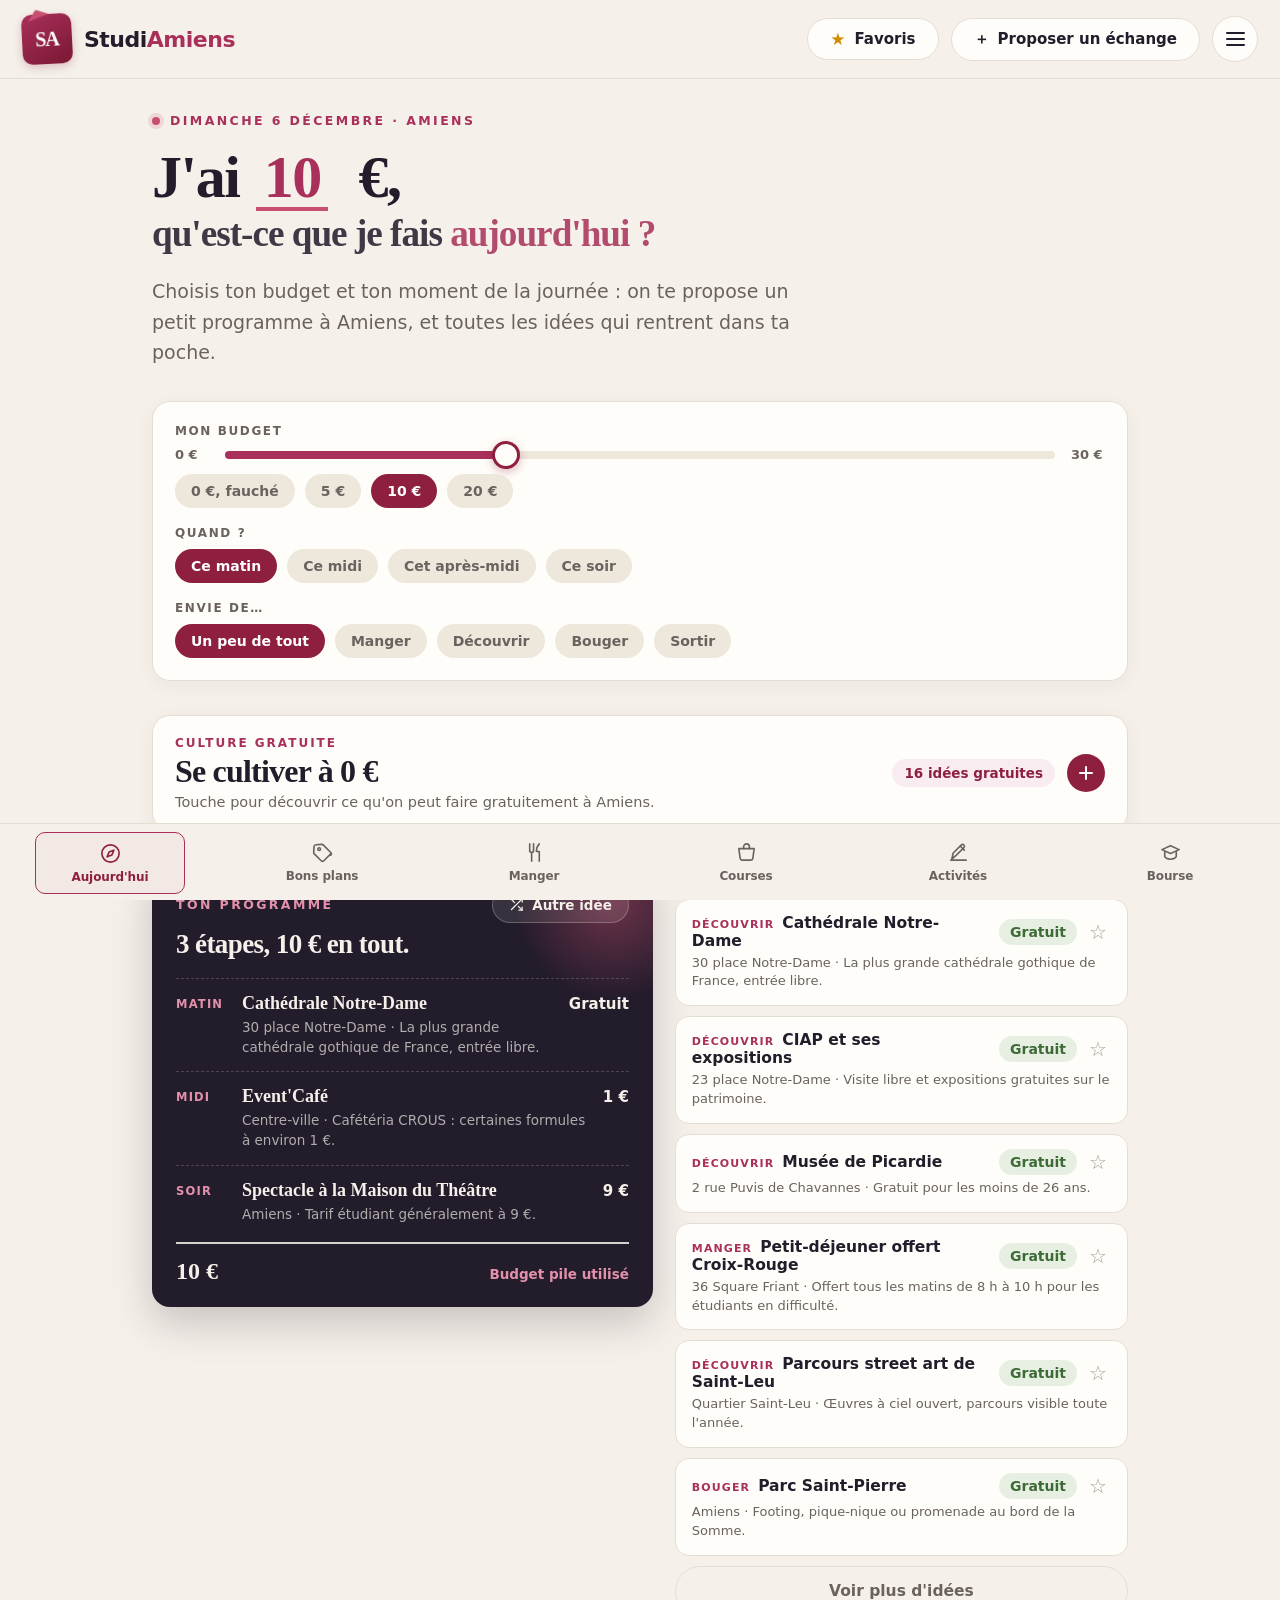
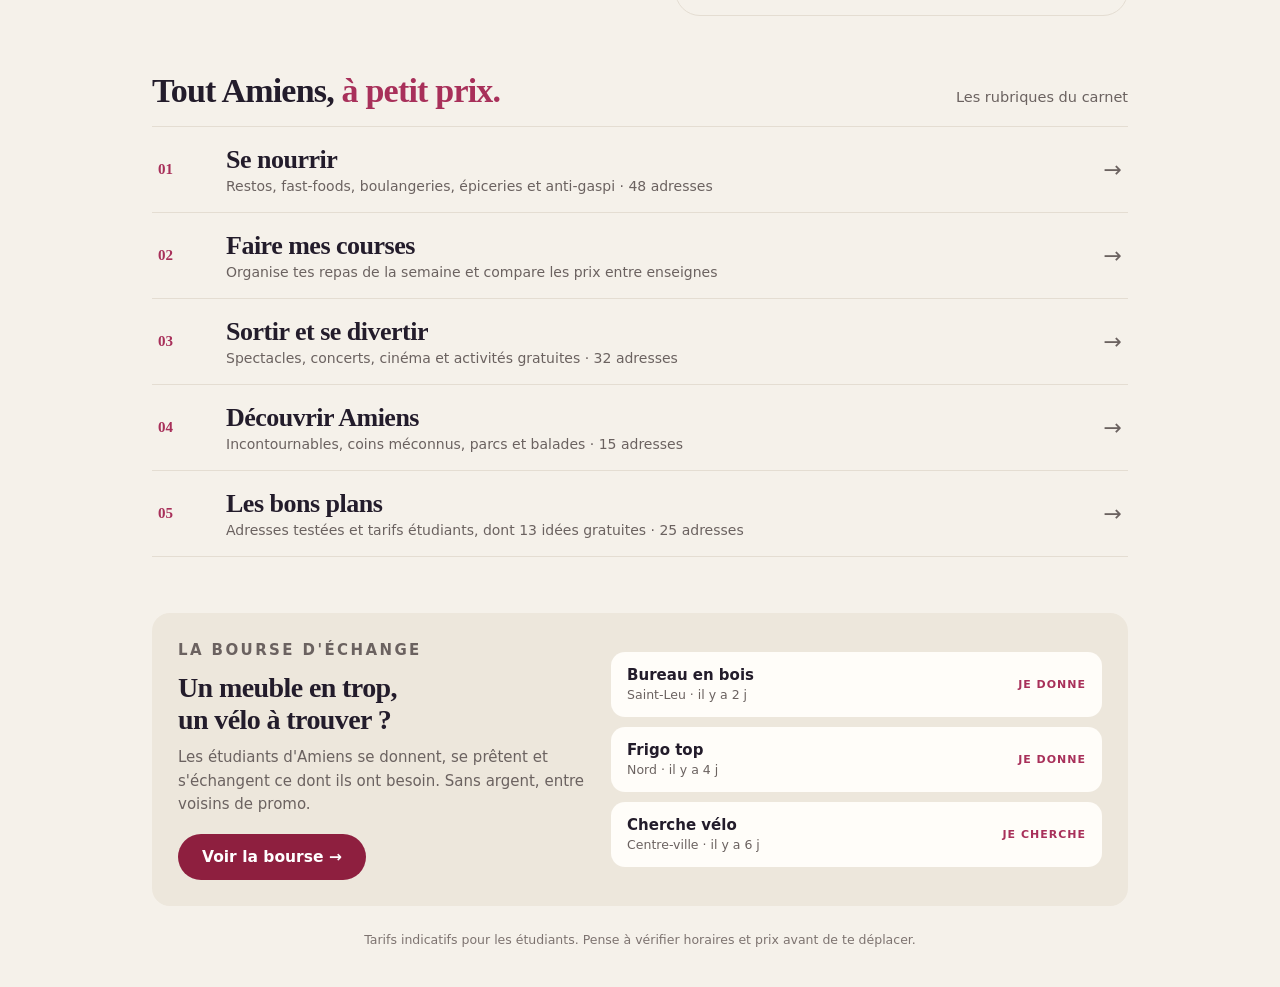
==== index.html @ d15bebd3 "Add files via upload" ====
<!DOCTYPE html>
<html lang="fr">
<head>
<meta charset="UTF-8">
<meta name="viewport" content="width=device-width, initial-scale=1.0, viewport-fit=cover">
<meta name="description" content="StudiAmiens : le carnet partagé des étudiants d'Amiens. Manger, sortir, se cultiver et faire ses courses à petit prix, avec une bourse d'échange entre étudiants.">
<meta name="theme-color" content="#F5F1EA">
<meta property="og:type" content="website">
<meta property="og:title" content="StudiAmiens — Bons plans étudiants à Amiens">
<meta property="og:description" content="Manger, sortir, se cultiver et faire ses courses à petit prix à Amiens.">
<link rel="icon" type="image/svg+xml" href="favicon.svg">
<title>StudiAmiens — Le carnet partagé des étudiants amiénois</title>
<link rel="stylesheet" href="style.css">
</head>
<body>

<header>
  <div class="logo" data-go="aujourdhui" role="link" tabindex="0">
    <div class="logo-badge">SA</div>
    <div class="logo-word">Studi<span>Amiens</span></div>
  </div>
  <div class="header-actions">
    <button class="btn-exchange btn-fav" data-go="favoris" aria-label="Mes favoris" id="btnFav"><span class="fav-star" aria-hidden="true">★</span><span class="fav-lbl">Favoris</span><span class="fav-count" id="favCount" hidden>0</span></button>
    <button class="btn-exchange" data-action="openForm">＋ <span>Proposer un échange</span></button>
    <button class="btn-burger" data-action="menu-open" aria-label="Menu"><span></span></button>
  </div>
</header>

<div class="overlay" id="overlay" data-action="menu-close"></div>

<aside class="drawer" id="drawer" aria-label="Menu">
  <button class="drawer-close" data-action="menu-close" aria-label="Fermer le menu">×</button>
  <h3>Le carnet</h3>
  <button class="link" data-go="aujourdhui">Aujourd'hui</button>
  <button class="link" data-go="bons-plans">Les bons plans</button>
  <button class="link" data-go="courses">Manger</button>
  <button class="link" data-go="copanier">Faire mes courses</button>
  <button class="link" data-go="activites">Activités</button>
  <button class="link" data-go="bourse">La bourse</button>
  <h3>Mon compte</h3>
  <button class="link" data-go="favoris">Mes favoris</button>
  <button class="link" data-action="openForm">Déposer une annonce</button>
  <h3>À propos</h3>
  <button class="link" data-action="about">Le projet</button>
</aside>

<main>
  <section class="page" id="page-aujourdhui">
    <p class="kicker today-date" id="todayDate">Aujourd'hui à Amiens</p>
    <h1 class="title">
      <span class="budget-line">J'ai <span class="budget-num" id="budgetNum">10</span>&nbsp;€,</span>
      <span class="h-sub">qu'est-ce que je fais <em>aujourd'hui&nbsp;?</em></span>
    </h1>
    <p class="intro">Choisis ton budget et ton moment de la journée : on te propose un petit programme à Amiens, et toutes les idées qui rentrent dans ta poche.</p>

    <div class="panel budget-panel">
      <div>
        <p class="row-label"><label for="budgetRange">Mon budget</label></p>
        <div class="slider-row">
          <small>0 €</small>
          <input type="range" class="budget" id="budgetRange" min="0" max="30" step="1" value="10" aria-label="Budget en euros">
          <small>30 €</small>
        </div>
        <div class="chips" id="chipsBudget" style="margin-top:12px;"></div>
      </div>
      <div>
        <p class="row-label">Quand ?</p>
        <div class="chips" id="chipsMoment"></div>
      </div>
      <div>
        <p class="row-label">Envie de…</p>
        <div class="chips" id="chipsEnvie"></div>
      </div>
    </div>

    <section class="g0" id="gratuit0">
      <h2 class="g0-h">
        <button type="button" class="g0-toggle" id="g0Toggle" data-action="g0-toggle" aria-expanded="false" aria-controls="g0Body">
          <span class="g0-text">
            <span class="g0-kicker">Culture gratuite</span>
            <span class="g0-title">Se cultiver à 0&nbsp;€</span>
            <span class="g0-sub">Touche pour découvrir ce qu'on peut faire gratuitement à Amiens.</span>
          </span>
          <span class="g0-right">
            <span class="g0-count" id="g0Count"></span>
            <span class="g0-chevron" aria-hidden="true"></span>
          </span>
        </button>
      </h2>
      <div class="g0-body" id="g0Body" hidden>
        <div class="chips" id="chipsG0" role="group" aria-label="Type de sortie gratuite"></div>
        <div class="cards" id="grilleG0"></div>
      </div>
    </section>

    <div class="today-grid">
      <div class="ticket" aria-live="polite">
        <div class="ticket-head">
          <p class="kicker">Ton programme</p>
          <button class="btn-shuffle" data-action="shuffle" id="btnShuffle">
            <svg viewBox="0 0 24 24"><path d="M16 3h5v5"/><path d="M4 20L21 3"/><path d="M21 16v5h-5"/><path d="M15 15l6 6"/><path d="M4 4l5 5"/></svg>
            Autre idée
          </button>
        </div>
        <div id="programme"></div>
      </div>
      <div>
        <div class="ideas-head">
          <h3 id="ideasTitle">Dans ton budget</h3>
          <span class="compteur" id="ideasCount"></span>
        </div>
        <div class="ideas" id="ideas"></div>
        <button class="btn-ghost more-ideas" id="moreIdeas" data-action="more">Voir plus d'idées</button>
      </div>
    </div>

    <div class="section-title">
      <h2>Tout Amiens, <em style="font-style:normal;color:var(--bordeaux-clair);">à petit prix.</em></h2>
      <p>Les rubriques du carnet</p>
    </div>
    <ul class="rubriques" id="rubriques"></ul>

    <div class="bourse-teaser">
      <div>
        <p class="kicker" style="margin-bottom:10px;">La bourse d'échange</p>
        <h2>Un meuble en trop,<br>un vélo à trouver&nbsp;?</h2>
        <p>Les étudiants d'Amiens se donnent, se prêtent et s'échangent ce dont ils ont besoin. Sans argent, entre voisins de promo.</p>
        <button class="btn-primary" data-go="bourse">Voir la bourse →</button>
      </div>
      <div class="mini-annonces" id="miniAnnonces"></div>
    </div>

    <p class="note">Tarifs indicatifs pour les étudiants. Pense à vérifier horaires et prix avant de te déplacer.</p>
  </section>

  <section class="page" id="page-bons-plans">
    <p class="kicker">Le carnet partagé</p>
    <h1 class="title">Les bons plans<br><em>qui font du bien.</em></h1>
    <p class="intro">Des adresses testées, des tarifs étudiants et les raccourcis qu'on se refile entre deux cours.</p>
    <div class="panel">
      <div class="search-box">
        <svg width="19" height="19" viewBox="0 0 24 24" fill="none" stroke="#6B6260" stroke-width="2" aria-hidden="true"><circle cx="11" cy="11" r="7"/><path d="M20 20l-3.5-3.5"/></svg>
        <input type="search" id="recherche" placeholder="Un lieu, un quartier, une envie…" aria-label="Rechercher un bon plan">
      </div>
      <div class="chips" id="chips"></div>
      <button class="favorites-btn" id="favBtn" data-action="favfilter">☆ Favoris</button>
    </div>
    <div class="cards" id="grilleBonsPlans"></div>
  </section>

  <section class="page" id="page-courses">
    <p class="kicker">Manger</p>
    <h1 class="title">Manger bien,<br><em>payer moins.</em></h1>
    <p class="intro">Resto U à 1 €, formules étudiantes, fast-foods et petits restos du centre-ville.</p>
    <div class="panel">
      <div class="search-box">
        <svg width="19" height="19" viewBox="0 0 24 24" fill="none" stroke="#6B6260" stroke-width="2" aria-hidden="true"><circle cx="11" cy="11" r="7"/><path d="M20 20l-3.5-3.5"/></svg>
        <input type="search" id="rechercheCourses" placeholder="Un resto, une rue, un type de cuisine…" aria-label="Rechercher un restaurant">
      </div>
      <div class="chips" id="chipsCourses"></div>
    </div>
    <div class="cards" id="grilleCourses"></div>
  </section>

  <section class="page" id="page-copanier">
    <p class="kicker">Faire mes courses</p>
    <h1 class="title" style="font-size:clamp(30px,5.5vw,46px);">Remplis ton panier,<br><em>pas ton ticket.</em></h1>
    <p class="intro" style="margin:16px 0 22px;">Compose tes repas de la semaine, compare les prix entre enseignes et garde ta liste de courses sous ton budget.</p>
    <details class="g0 mk" id="marches">
      <summary class="g0-toggle">
        <span class="g0-text">
          <span class="g0-kicker">Cette saison</span>
          <span class="g0-title" style="font-size:clamp(20px,3.6vw,26px);">Marchés et bons plans courses</span>
          <span class="g0-sub">Brocante, marché sur l'eau et ferme bio en vente directe.</span>
        </span>
        <span class="g0-right"><span class="g0-count" id="mkCount"></span><span class="g0-chevron" aria-hidden="true"></span></span>
      </summary>
      <div class="cards" id="grilleMarches"></div>
    </details>
    <div class="copanier-wrap">
      <iframe id="copanierFrame" title="ÉcoPanier : organisateur de courses à petit prix"></iframe>
    </div>
    <p class="note" style="margin-top:14px;"><a href="copanier.html" target="_blank" rel="noopener" style="color:var(--bordeaux);font-weight:700;">Ouvrir en plein écran ↗</a></p>
  </section>

  <section class="page" id="page-activites">
    <p class="kicker">Activités</p>
    <h1 class="title">Sortir de la chambre,<br><em>sans se ruiner.</em></h1>
    <p class="intro">Sport, culture, soirées et ateliers : tout ce qui se passe à Amiens quand tu as deux heures devant toi.</p>
    <div class="panel">
      <div class="search-box">
        <svg width="19" height="19" viewBox="0 0 24 24" fill="none" stroke="#6B6260" stroke-width="2" aria-hidden="true"><circle cx="11" cy="11" r="7"/><path d="M20 20l-3.5-3.5"/></svg>
        <input type="search" id="rechercheActivites" placeholder="Un théâtre, un cinéma, une sortie…" aria-label="Rechercher une activité">
      </div>
      <div class="chips" id="chipsActivites"></div>
    </div>
    <div class="cards" id="grilleActivites"></div>
  </section>

  <section class="page" id="page-bourse">
    <p class="kicker">La bourse des étudiants</p>
    <h1 class="title">Donner, trouver,<br>faire circuler.</h1>
    <p class="intro">Un tableau simple pour les choses qui méritent une seconde vie : un meuble, une place, un trajet ou juste un coup de main.</p>
    <button class="btn-primary" data-action="openForm">＋ Déposer une annonce</button>
    <div class="panel">
      <div class="filtres-ligne">
        <div class="chips" id="chipsBourse"></div>
        <span class="compteur" id="compteurBourse"></span>
      </div>
    </div>
    <div class="cards" id="grilleBourse"></div>
  </section>

  <section class="page" id="page-favoris">
    <p class="kicker">Mon carnet</p>
    <h1 class="title">Mes <em>favoris.</em></h1>
    <p class="intro">Les adresses et les annonces que tu as mises de côté avec l'étoile ☆. Elles restent enregistrées dans ce navigateur.</p>
    <div class="cards" id="grilleFavoris"></div>
  </section>

  <section class="page" id="page-form">
    <p class="kicker">Nouvelle annonce</p>
    <h1 class="title">Déposer <em>une annonce.</em></h1>
    <p class="intro" id="formIntro"></p>
    <div class="panel">
      <div class="form-grid">
        <div class="field"><label for="fType">Type</label>
          <select id="fType"><option>Je donne</option><option>Je cherche</option></select></div>
        <div class="field"><label for="fTitre">Titre</label>
          <input type="text" id="fTitre" maxlength="80" placeholder="Ex : Bureau en bois, à récupérer"></div>
        <div class="field"><label for="fCat">Catégorie</label>
          <select id="fCat">
            <option>Mobilier</option><option>Électroménager</option>
            <option>Livres &amp; cours</option><option>Vêtements</option>
            <option>Transport</option><option>Services</option><option>Autre</option>
          </select></div>
        <div class="field"><label for="fQuartier">Quartier</label>
          <input type="text" id="fQuartier" maxlength="40" placeholder="Ex : Saint-Leu"></div>
        <div class="field"><label for="fDesc">Description</label>
          <textarea id="fDesc" maxlength="400" placeholder="Quelques détails, l'état, les contraintes…"></textarea></div>
        <div class="field"><label for="fContact">Contact</label>
          <input type="text" id="fContact" maxlength="60" placeholder="Pseudo, mail ou @…"></div>
      </div>
      <p class="form-note">Ne publie ni ton adresse ni ton numéro de téléphone. Donne rendez-vous dans un lieu public, de préférence de jour.</p>
      <div class="form-actions">
        <button class="btn-primary" id="btnPublier" style="margin:0;width:auto;flex:1;min-width:200px;" data-action="publish">Publier l'annonce</button>
        <button class="btn-ghost" data-go="bourse">Annuler</button>
      </div>
    </div>
  </section>
</main>

<nav class="tabs" aria-label="Navigation principale">
  <button class="tab" data-tab="aujourdhui" data-go="aujourdhui">
    <svg viewBox="0 0 24 24"><circle cx="12" cy="12" r="9"/><path d="M15.5 8.5l-2 5-5 2 2-5z"/></svg>
    <span>Aujourd'hui</span>
  </button>
  <button class="tab" data-tab="bons-plans" data-go="bons-plans">
    <svg viewBox="0 0 24 24"><path d="M20.6 13.4l-7.2 7.2a2 2 0 01-2.8 0l-7.2-7.2a2 2 0 01-.6-1.6l.4-6a2 2 0 011.9-1.9l6-.4a2 2 0 011.6.6l7.9 7.9a2 2 0 010 2.8z"/><circle cx="8.5" cy="8.5" r="1.4"/></svg>
    <span>Bons plans</span>
  </button>
  <button class="tab" data-tab="courses" data-go="courses">
    <svg viewBox="0 0 24 24"><path d="M7 3v7a2 2 0 002 2v9"/><path d="M11 3v7a2 2 0 01-2 2"/><path d="M17 3c-2 2-3 5-3 8h3v10"/></svg>
    <span>Manger</span>
  </button>
  <button class="tab" data-tab="copanier" data-go="copanier">
    <svg viewBox="0 0 24 24"><path d="M4 8h16l-1.4 10.2A2 2 0 0116.6 20H7.4a2 2 0 01-2-1.8L4 8z"/><path d="M9 8V6a3 3 0 016 0v2"/></svg>
    <span>Courses</span>
  </button>
  <button class="tab" data-tab="activites" data-go="activites">
    <svg viewBox="0 0 24 24"><path d="M5 19l1.5-6.5L15 4a2 2 0 012.8 2.8L9.5 15z"/><path d="M14 5.5l4 4"/><path d="M4 20h16"/></svg>
    <span>Activités</span>
  </button>
  <button class="tab" data-tab="bourse" data-go="bourse">
    <svg viewBox="0 0 24 24"><path d="M3 9l9-4 9 4-9 4z"/><path d="M6 11v5c0 1.5 2.7 3 6 3s6-1.5 6-3v-5"/></svg>
    <span>Bourse</span>
  </button>
</nav>

<dialog id="fiche" aria-labelledby="ficheTitre">
  <div class="fiche-in">
    <button class="fiche-close" data-action="fiche-close" aria-label="Fermer la fiche">×</button>
    <p class="kicker" id="ficheTag"></p>
    <h2 id="ficheTitre"></h2>
    <div id="ficheCorps"></div>
  </div>
</dialog>

<div class="toast" id="toast" role="status" aria-live="polite"></div>
<script src="script.js"></script>
</body>
</html>
---- style.css ----
:root{
    --creme:#F5F1EA;--creme-2:#EDE7DC;--blanc:#FFFDF9;
    --bordeaux:#8E1F3F;--bordeaux-clair:#A8305A;--rose:#C94F72;
    --encre:#231C2B;--gris:#6B6260;--gris-clair:#E4DDD2;--rayon:18px;
  }
  :root{padding-top:env(safe-area-inset-top,0px);}
  *{box-sizing:border-box;margin:0;padding:0;-webkit-tap-highlight-color:transparent;}
  html,body{height:100%;}
  body{
    font-family:'Inter','Segoe UI',system-ui,-apple-system,sans-serif;
    background:var(--creme);color:var(--encre);
    display:flex;flex-direction:column;min-height:100vh;padding-bottom:74px;
  }
  header{
    position:sticky;top:env(safe-area-inset-top,0px);z-index:40;background:var(--creme);border-bottom:1px solid var(--gris-clair);
    display:flex;align-items:center;justify-content:space-between;padding:14px 22px;gap:16px;
  }
  .logo{display:flex;align-items:center;gap:12px;cursor:pointer;user-select:none;}
  .logo-badge{
    width:50px;height:50px;border-radius:10px;background:linear-gradient(150deg,#A8305A,#7A1733);
    color:#fff;display:grid;place-items:center;font-family:Georgia,serif;font-weight:700;font-size:20px;
    letter-spacing:-1px;transform:rotate(-3deg);box-shadow:0 3px 10px rgba(142,31,63,.25);position:relative;
  }
  .logo-badge::after{
    content:"";position:absolute;top:-5px;left:6px;width:22px;height:14px;background:#C94F72;
    clip-path:polygon(50% 0,100% 60%,0 60%);transform:rotate(-18deg);
  }
  .logo-word{font-weight:800;font-size:22px;letter-spacing:-.5px;}
  .logo-word span{color:var(--bordeaux-clair);}
  .header-actions{display:flex;align-items:center;gap:12px;}
  .btn-exchange{
    display:flex;align-items:center;gap:9px;background:var(--blanc);border:1px solid var(--gris-clair);
    border-radius:999px;padding:11px 22px;font-weight:700;font-size:15px;color:var(--encre);cursor:pointer;transition:.18s;font-family:inherit;
  }
  .btn-exchange:hover{border-color:var(--bordeaux-clair);color:var(--bordeaux);}
  .btn-burger{
    width:46px;height:46px;border-radius:50%;background:var(--blanc);border:1px solid var(--gris-clair);
    display:grid;place-items:center;cursor:pointer;transition:.18s;
  }
  .btn-burger:hover{border-color:var(--bordeaux-clair);}
  .btn-burger span{display:block;width:19px;height:2px;background:var(--encre);border-radius:2px;position:relative;}
  .btn-burger span::before,.btn-burger span::after{content:"";position:absolute;left:0;width:19px;height:2px;background:var(--encre);border-radius:2px;}
  .btn-burger span::before{top:-6px;}.btn-burger span::after{top:6px;}

  .drawer{
    position:fixed;inset:0 0 0 auto;width:min(340px,86vw);background:var(--blanc);z-index:60;
    transform:translateX(105%);transition:transform .28s cubic-bezier(.4,0,.2,1);
    padding:26px;box-shadow:-8px 0 34px rgba(35,28,43,.16);display:flex;flex-direction:column;gap:6px;
    visibility:hidden;
  }
  .drawer.open{transform:translateX(0);visibility:visible;}
  .drawer h3{font-size:13px;letter-spacing:1.6px;text-transform:uppercase;color:var(--gris);margin:14px 0 6px;}
  .drawer button.link{
    padding:13px 14px;border-radius:12px;color:var(--encre);font-weight:600;font-size:15.5px;cursor:pointer;
    background:none;border:none;text-align:left;font-family:inherit;
  }
  .drawer button.link:hover{background:var(--creme-2);}
  .drawer-close{align-self:flex-end;background:none;border:none;font-size:26px;cursor:pointer;color:var(--gris);line-height:1;}
  .overlay{position:fixed;inset:0;background:rgba(35,28,43,.35);z-index:55;opacity:0;pointer-events:none;transition:.28s;}
  .overlay.open{opacity:1;pointer-events:auto;}

  main{flex:1;max-width:1020px;width:100%;margin:0 auto;padding:34px 22px 40px;}
  .page{display:none;animation:fade .3s ease;}
  .page.active{display:block;}
  @keyframes fade{from{opacity:0;transform:translateY(8px)}to{opacity:1;transform:none}}

  .kicker{font-size:12.5px;letter-spacing:2.4px;text-transform:uppercase;font-weight:800;color:var(--bordeaux-clair);margin-bottom:18px;}
  h1.title{font-family:Georgia,serif;font-size:clamp(38px,7vw,60px);line-height:1.04;letter-spacing:-1.5px;font-weight:700;}
  h1.title em{font-style:normal;color:var(--bordeaux-clair);}
  .intro{font-size:clamp(16px,2.4vw,19px);color:var(--gris);line-height:1.6;margin:22px 0 34px;max-width:640px;}

  .panel{background:var(--blanc);border:1px solid var(--gris-clair);border-radius:var(--rayon);padding:22px;box-shadow:0 4px 20px rgba(35,28,43,.05);}
  .search-box{display:flex;align-items:center;gap:12px;background:var(--creme-2);border-radius:999px;padding:15px 22px;margin-bottom:18px;}
  .search-box input{border:none;background:none;outline:none;font-size:16px;width:100%;color:var(--encre);font-family:inherit;}
  .search-box input::placeholder{color:#8C8380;}

  .chips{display:flex;flex-wrap:wrap;gap:10px;}
  .chip{border:none;cursor:pointer;font-family:inherit;background:var(--creme-2);color:var(--gris);padding:11px 20px;border-radius:999px;font-size:14.5px;font-weight:600;transition:.16s;}
  .chip:hover{background:#E0D7C9;}
  .chip.active{background:var(--bordeaux);color:#fff;}
  .favorites-btn{margin-top:14px;width:100%;text-align:center;background:var(--creme-2);border:none;border-radius:999px;padding:13px;font-family:inherit;font-weight:600;font-size:14.5px;color:var(--gris);cursor:pointer;transition:.16s;}
  .favorites-btn.active{background:var(--bordeaux);color:#fff;}

  .cards{display:grid;gap:16px;margin-top:24px;grid-template-columns:repeat(auto-fill,minmax(280px,1fr));}
  .card{background:var(--blanc);border:1px solid var(--gris-clair);border-radius:var(--rayon);padding:20px;position:relative;transition:.2s;}
  .card:hover{transform:translateY(-3px);box-shadow:0 10px 26px rgba(35,28,43,.09);border-color:#D6CBBC;}
  .card-tag{display:inline-block;font-size:11.5px;font-weight:800;letter-spacing:1.2px;text-transform:uppercase;color:var(--bordeaux-clair);margin-bottom:10px;padding-right:34px;}
  .card h3{font-family:Georgia,serif;font-size:21px;margin-bottom:8px;letter-spacing:-.4px;}
  .card p{font-size:14.5px;color:var(--gris);line-height:1.55;}
  .card-meta{margin-top:14px;font-size:13.5px;color:var(--bordeaux-clair);font-weight:700;}
  .card-loc{font-size:13px;color:#7D7370;font-weight:600;margin-bottom:6px;}
  .fav{position:absolute;top:14px;right:14px;background:none;border:none;font-size:22px;cursor:pointer;color:#A89D93;line-height:1;transition:.16s;}
  .fav.on{color:#D18B00;transform:scale(1.12);}
  .badge{display:inline-block;margin-top:12px;font-size:11.5px;font-weight:700;padding:3px 10px;border-radius:999px;background:#F3E6D2;color:#7A5B1E;}
  .badge.demo{background:var(--creme-2);color:var(--gris);}
  .del{display:block;margin-top:12px;background:none;border:none;color:var(--bordeaux);font-family:inherit;font-weight:700;font-size:13px;cursor:pointer;padding:0;text-decoration:underline;}

  .empty{text-align:center;padding:44px 20px;color:var(--gris);font-size:15.5px;border:1px dashed var(--gris-clair);border-radius:var(--rayon);margin-top:22px;background:var(--blanc);grid-column:1/-1;}

  .btn-primary{
    width:100%;display:flex;align-items:center;justify-content:center;gap:10px;background:var(--bordeaux);color:#fff;border:none;border-radius:999px;
    padding:19px;font-family:inherit;font-size:17px;font-weight:700;cursor:pointer;transition:.18s;margin-bottom:26px;
  }
  .btn-primary:hover{background:#7A1733;}
  .btn-primary:disabled{opacity:.6;cursor:wait;}
  .filtres-ligne{display:flex;align-items:center;justify-content:space-between;gap:16px;flex-wrap:wrap;}
  .compteur{color:var(--gris);font-size:14.5px;font-weight:600;}

  .form-grid{display:grid;gap:14px;margin-top:20px;}
  .field label{display:block;font-size:13px;font-weight:700;letter-spacing:.6px;text-transform:uppercase;color:var(--gris);margin-bottom:7px;}
  .field input,.field select,.field textarea{width:100%;padding:14px 16px;border:1px solid var(--gris-clair);border-radius:12px;font-family:inherit;font-size:15.5px;background:var(--blanc);color:var(--encre);outline:none;transition:.16s;}
  .field input:focus,.field select:focus,.field textarea:focus{border-color:var(--bordeaux-clair);}
  .field textarea{resize:vertical;min-height:88px;}
  .form-actions{display:flex;gap:12px;margin-top:20px;flex-wrap:wrap;}
  .form-note{font-size:13px;color:var(--gris);margin-top:16px;line-height:1.5;}
  .btn-ghost{background:none;border:1px solid var(--gris-clair);border-radius:999px;padding:15px 28px;font-family:inherit;font-weight:700;font-size:15.5px;cursor:pointer;color:var(--gris);}
  .btn-ghost:hover{border-color:var(--bordeaux-clair);color:var(--bordeaux);}

  .toast{position:fixed;left:50%;bottom:96px;transform:translate(-50%,26px);background:var(--encre);color:#fff;padding:14px 26px;border-radius:999px;font-size:14.5px;font-weight:600;opacity:0;pointer-events:none;transition:.3s;z-index:80;box-shadow:0 10px 30px rgba(0,0,0,.28);max-width:92vw;text-align:center;}
  .toast.show{opacity:1;transform:translate(-50%,0);}

  nav.tabs{
    position:fixed;bottom:0;left:0;right:0;z-index:45;background:var(--creme);border-top:1px solid var(--gris-clair);
    display:flex;justify-content:space-around;align-items:stretch;padding:8px 4px calc(6px + env(safe-area-inset-bottom,0px));
  }
  .tab{flex:1;background:none;border:none;cursor:pointer;font-family:inherit;display:flex;flex-direction:column;align-items:center;gap:5px;padding:9px 2px;color:var(--gris);border-radius:10px;transition:.16s;max-width:150px;}
  .tab svg{width:23px;height:23px;stroke:currentColor;fill:none;stroke-width:1.7;stroke-linecap:round;stroke-linejoin:round;}
  .tab span{font-size:12px;font-weight:700;letter-spacing:-.1px;}
  .tab:hover{color:var(--bordeaux-clair);}
  .tab.active{color:var(--bordeaux);border:1.5px solid var(--bordeaux-clair);background:rgba(200,79,114,.05);}
  :focus-visible{outline:3px solid var(--rose);outline-offset:2px;}

  .today-date{display:flex;align-items:center;gap:10px;}
  .today-date::before{content:"";width:8px;height:8px;border-radius:50%;background:var(--rose);box-shadow:0 0 0 4px rgba(201,79,114,.16);}
  .budget-line{display:flex;align-items:baseline;flex-wrap:wrap;gap:0 .28em;}
  .budget-num{display:inline-flex;align-items:baseline;color:var(--bordeaux-clair);border-bottom:4px solid var(--rose);padding:0 .06em;line-height:1;font-variant-numeric:tabular-nums;min-width:1.2em;justify-content:center;transition:transform .18s;}
  .budget-num.bump{animation:bump .28s ease;}
  @keyframes bump{40%{transform:scale(1.08) rotate(-2deg)}}
  .h-sub{display:block;font-size:.62em;color:var(--encre);opacity:.86;margin-top:.12em;letter-spacing:-1px;}

  .budget-panel{display:grid;gap:18px;margin-top:30px;}
  .slider-row{display:flex;align-items:center;gap:16px;}
  .slider-row small{font-size:13px;color:var(--gris);font-weight:700;min-width:34px;}
  input[type=range].budget{-webkit-appearance:none;appearance:none;flex:1;height:8px;border-radius:99px;outline:none;cursor:pointer;background:linear-gradient(90deg,var(--bordeaux-clair) var(--pct,33%),var(--creme-2) var(--pct,33%));}
  input[type=range].budget::-webkit-slider-thumb{-webkit-appearance:none;width:28px;height:28px;border-radius:50%;background:var(--blanc);border:3px solid var(--bordeaux);box-shadow:0 3px 10px rgba(142,31,63,.3);transition:transform .15s;}
  input[type=range].budget::-moz-range-thumb{width:24px;height:24px;border-radius:50%;background:var(--blanc);border:3px solid var(--bordeaux);}
  input[type=range].budget:active::-webkit-slider-thumb{transform:scale(1.15);}
  .row-label{font-size:12px;letter-spacing:1.6px;text-transform:uppercase;font-weight:800;color:var(--gris);margin-bottom:9px;}
  .chip.small{padding:9px 16px;font-size:14px;}

  .today-grid{display:grid;grid-template-columns:1.05fr .95fr;gap:22px;margin-top:30px;align-items:start;}
  .ticket{background:var(--encre);color:#F5F1EA;border-radius:var(--rayon);padding:26px 24px 22px;position:relative;overflow:hidden;box-shadow:0 16px 40px rgba(35,28,43,.22);}
  .ticket::after{content:"";position:absolute;right:-60px;top:-60px;width:200px;height:200px;border-radius:50%;background:radial-gradient(circle,rgba(201,79,114,.45),transparent 70%);pointer-events:none;}
  .ticket-head{display:flex;justify-content:space-between;align-items:center;gap:10px;margin-bottom:6px;}
  .ticket-head .kicker{margin:0;color:#E391AB;}
  .ticket h2{font-family:Georgia,serif;font-size:27px;letter-spacing:-.6px;line-height:1.15;margin-bottom:18px;}
  .steps{list-style:none;display:grid;gap:0;}
  .step{display:grid;grid-template-columns:54px 1fr auto;gap:12px;align-items:start;padding:14px 0;border-top:1px dashed rgba(245,241,234,.2);animation:fade .35s ease both;}
  .step:nth-child(2){animation-delay:.07s}.step:nth-child(3){animation-delay:.14s}
  .step-time{font-size:11.5px;font-weight:800;letter-spacing:1.2px;text-transform:uppercase;color:#E391AB;padding-top:4px;}
  .step h4{font-family:Georgia,serif;font-size:18px;font-weight:700;margin-bottom:3px;}
  .step p{font-size:13.5px;color:rgba(245,241,234,.68);line-height:1.5;}
  .step-price{font-weight:800;font-size:15px;white-space:nowrap;padding-top:2px;}
  .ticket-total{display:flex;justify-content:space-between;align-items:baseline;gap:10px;flex-wrap:wrap;border-top:2px solid rgba(245,241,234,.85);padding-top:14px;margin-top:4px;}
  .ticket-total strong{font-size:24px;font-family:Georgia,serif;}
  .ticket-total span{font-size:13.5px;color:#E391AB;font-weight:700;}
  .btn-shuffle{background:rgba(245,241,234,.1);color:#F5F1EA;border:1px solid rgba(245,241,234,.25);border-radius:999px;padding:9px 16px;font-family:inherit;font-weight:700;font-size:13.5px;cursor:pointer;transition:.16s;display:inline-flex;align-items:center;gap:8px;position:relative;z-index:1;}
  .btn-shuffle:hover{background:rgba(245,241,234,.2);}
  .btn-shuffle svg{width:15px;height:15px;stroke:currentColor;fill:none;stroke-width:2;stroke-linecap:round;stroke-linejoin:round;}
  .ticket-empty{color:rgba(245,241,234,.75);font-size:15px;line-height:1.6;padding:10px 0 4px;}

  .ideas-head{display:flex;justify-content:space-between;align-items:baseline;gap:10px;margin-bottom:12px;}
  .ideas-head h3{font-family:Georgia,serif;font-size:22px;letter-spacing:-.4px;}
  .ideas{display:grid;gap:10px;}
  .idea{display:grid;grid-template-columns:1fr auto;gap:4px 14px;align-items:center;background:var(--blanc);border:1px solid var(--gris-clair);border-radius:14px;padding:14px 16px;transition:.18s;animation:fade .3s ease both;}
  .idea:hover{border-color:#D6CBBC;transform:translateX(3px);}
  .idea h4{font-size:15.5px;font-weight:700;}
  .idea p{font-size:13px;color:var(--gris);grid-column:1/-1;line-height:1.45;}
  .idea small{font-size:11px;font-weight:800;letter-spacing:1.1px;text-transform:uppercase;color:var(--bordeaux-clair);margin-right:8px;}
  .price{font-weight:800;font-size:14px;padding:5px 11px;border-radius:999px;white-space:nowrap;background:var(--creme-2);color:var(--encre);}
  .price.free{background:#E7EFE3;color:#3D6B36;}
  .more-ideas{margin-top:10px;width:100%;}

  .section-title{display:flex;align-items:baseline;justify-content:space-between;gap:12px;margin:56px 0 16px;flex-wrap:wrap;}
  .section-title h2{font-family:Georgia,serif;font-size:clamp(26px,4.4vw,34px);letter-spacing:-.8px;}
  .section-title p{color:var(--gris);font-size:14.5px;}
  .rubriques{list-style:none;border-top:1px solid var(--gris-clair);}
  .rubrique{display:grid;grid-template-columns:52px 1fr auto;align-items:center;gap:16px;padding:18px 6px;border-bottom:1px solid var(--gris-clair);cursor:pointer;transition:.18s;}
  .rubrique:hover{background:var(--blanc);padding-left:14px;}
  .rubrique .num{font-family:Georgia,serif;font-size:15px;color:var(--bordeaux-clair);font-weight:700;}
  .rubrique h3{font-family:Georgia,serif;font-size:clamp(20px,3.4vw,26px);letter-spacing:-.5px;}
  .rubrique p{font-size:14px;color:var(--gris);margin-top:3px;}
  .rubrique .arrow{font-size:22px;color:var(--gris);transition:.18s;}
  .rubrique:hover .arrow{color:var(--bordeaux);transform:translateX(4px);}

  .bourse-teaser{display:grid;grid-template-columns:1fr 1.2fr;gap:24px;align-items:center;background:var(--creme-2);border-radius:var(--rayon);padding:26px;margin-top:56px;}
  .bourse-teaser h2{font-family:Georgia,serif;font-size:28px;letter-spacing:-.6px;line-height:1.15;margin-bottom:10px;}
  .bourse-teaser > div > p{color:var(--gris);font-size:15px;line-height:1.55;margin-bottom:18px;}
  .bourse-teaser .btn-primary{margin:0;width:auto;padding:14px 24px;font-size:15.5px;display:inline-flex;}
  .mini-annonces{display:grid;gap:10px;}
  .mini-annonce{background:var(--blanc);border-radius:14px;padding:14px 16px;display:flex;justify-content:space-between;gap:12px;align-items:center;}
  .mini-annonce strong{font-size:15px;display:block;}
  .mini-annonce span{font-size:12.5px;color:var(--gris);}
  .mini-annonce em{font-style:normal;font-size:11px;font-weight:800;letter-spacing:1px;text-transform:uppercase;color:var(--bordeaux-clair);white-space:nowrap;}
  .note{font-size:12.5px;color:#7D7370;margin-top:26px;text-align:center;}

  .copanier-wrap iframe{display:block;width:100%;height:max(620px,calc(100dvh - 200px));border:1px solid var(--gris-clair);border-radius:var(--rayon);background:var(--blanc);}
  .g0{margin-top:34px;}
  .g0-h{font-size:inherit;font-weight:inherit;}
  .g0-toggle{width:100%;display:flex;align-items:center;justify-content:space-between;gap:16px;text-align:left;font-family:inherit;color:var(--encre);background:var(--blanc);border:1px solid var(--gris-clair);border-radius:var(--rayon);padding:20px 22px;cursor:pointer;box-shadow:0 4px 20px rgba(35,28,43,.05);transition:.18s;}
  .g0-toggle:hover{border-color:var(--bordeaux-clair);}
  .g0-text{display:grid;gap:4px;}
  .g0-kicker{font-size:12px;letter-spacing:2px;text-transform:uppercase;font-weight:800;color:var(--bordeaux-clair);}
  .g0-title{font-family:Georgia,serif;font-size:clamp(24px,4.2vw,32px);letter-spacing:-.8px;line-height:1.1;font-weight:700;}
  .g0-sub{color:var(--gris);font-size:14.5px;font-weight:500;}
  .g0-right{display:flex;align-items:center;gap:12px;flex-shrink:0;}
  .g0-count{font-size:13.5px;font-weight:700;color:var(--bordeaux);background:#F8ECF0;border-radius:999px;padding:6px 12px;white-space:nowrap;}
  .g0-chevron{width:38px;height:38px;border-radius:50%;background:var(--bordeaux);position:relative;flex-shrink:0;}
  .g0-chevron::before,.g0-chevron::after{content:"";position:absolute;left:50%;top:50%;width:14px;height:2px;background:#fff;border-radius:2px;transform:translate(-50%,-50%);transition:transform .2s;}
  .g0-chevron::after{transform:translate(-50%,-50%) rotate(90deg);}
  .g0-toggle[aria-expanded="true"] .g0-chevron::after{transform:translate(-50%,-50%) rotate(0deg);}
  .g0-body{margin-top:18px;animation:fade .3s ease;}
  .g0-body .cards{margin-top:18px;}
  @media(max-width:640px){.g0-toggle{padding:16px;}.g0-count{display:none;}}
  .btn-fav{position:relative;}
  .btn-fav .fav-star{color:#D18B00;font-size:17px;line-height:1;}
  .fav-count{position:absolute;top:-6px;right:-4px;min-width:21px;height:21px;padding:0 6px;border-radius:999px;background:var(--bordeaux);color:#fff;font-size:12px;font-weight:800;display:flex;align-items:center;justify-content:center;border:2px solid var(--creme);}
  .fav-count[hidden]{display:none;}
  .btn-fav .fav-star{display:inline;}
  .btn-fav .fav-count{display:flex;}
  .btn-fav .fav-count[hidden]{display:none;}
  .idea-r{display:flex;align-items:center;gap:8px;}
  .idea .fav{position:static;font-size:20px;padding:2px 4px;}
  .btn-star{display:flex;align-items:center;justify-content:center;gap:8px;width:100%;margin:0 0 10px;background:var(--blanc);border:1px solid var(--gris-clair);border-radius:999px;padding:13px;font-family:inherit;font-weight:700;font-size:15px;color:var(--encre);cursor:pointer;}
  .btn-star:hover{border-color:#D18B00;}
  .btn-star.on{background:#FFF6DF;border-color:#D18B00;}
  details.g0 > summary{list-style:none;}
  details.g0 > summary::-webkit-details-marker{display:none;}
  details.g0[open] .g0-chevron::after{transform:translate(-50%,-50%) rotate(0deg);}
  .mk{margin:0 0 22px;}
  .mk .cards{margin:18px 0 6px;}
  .card.clickable{cursor:pointer;}
  .more{display:inline-block;margin-top:14px;background:none;border:none;padding:0;font-family:inherit;font-weight:700;font-size:14px;color:var(--bordeaux);cursor:pointer;}
  .more:hover{text-decoration:underline;}
  dialog#fiche{border:none;border-radius:var(--rayon);padding:0;width:min(560px,calc(100vw - 28px));max-height:calc(100vh - 40px);background:var(--blanc);color:var(--encre);box-shadow:0 24px 70px rgba(35,28,43,.35);margin:auto;overflow:auto;}
  dialog#fiche::backdrop{background:rgba(35,28,43,.5);}
  .fiche-in{padding:28px 26px 24px;position:relative;}
  .fiche-in .kicker{margin-bottom:10px;padding-right:44px;}
  .fiche-in h2{font-family:Georgia,serif;font-size:clamp(24px,5vw,32px);letter-spacing:-.8px;line-height:1.12;margin-bottom:18px;padding-right:44px;}
  .fiche-close{position:absolute;top:14px;right:14px;width:40px;height:40px;border-radius:50%;border:1px solid var(--gris-clair);background:var(--blanc);font-size:24px;line-height:1;cursor:pointer;color:var(--gris);}
  .fiche-close:hover{border-color:var(--bordeaux-clair);color:var(--bordeaux);}
  .bloc{background:var(--creme);border-radius:14px;padding:16px 18px;margin-bottom:14px;}
  .bloc h3{font-size:12px;letter-spacing:1.6px;text-transform:uppercase;font-weight:800;color:var(--bordeaux-clair);margin-bottom:8px;}
  .bloc p{font-size:15.5px;line-height:1.6;}
  .fiche-grid{display:grid;gap:10px;margin-bottom:18px;}
  .fiche-grid div{display:grid;grid-template-columns:150px 1fr;gap:10px;padding:12px 0;border-top:1px solid var(--gris-clair);}
  .fiche-grid dt{font-weight:700;font-size:14px;color:var(--gris);}
  .fiche-grid dd{font-size:15px;line-height:1.5;}
  .btn-maps{display:flex;justify-content:center;background:var(--bordeaux);color:#fff;text-decoration:none;font-weight:700;border-radius:999px;padding:15px;font-size:15.5px;}
  .btn-maps:hover{background:#7A1733;}
  .fiche-note{font-size:12.5px;color:#7D7370;margin-top:14px;text-align:center;}
  @media(max-width:520px){.fiche-grid div{grid-template-columns:1fr;gap:2px;}}

  @media(max-width:800px){.today-grid,.bourse-teaser{grid-template-columns:1fr;}}
  @media(prefers-reduced-motion:reduce){*,*::before,*::after{animation:none!important;transition:none!important;}}
  @media(max-width:640px){
    header{padding:12px 15px;}
    .logo-word{font-size:19px;}
    .logo-badge{width:44px;height:44px;font-size:17px;}
    .btn-exchange span{display:none;}
    .btn-exchange{padding:12px;border-radius:50%;width:46px;height:46px;justify-content:center;}
    main{padding:26px 15px 34px;}
    .panel{padding:16px;}
    .cards{grid-template-columns:1fr;}
    .tab span{font-size:10.5px;}
    .tab svg{width:21px;height:21px;}
  }
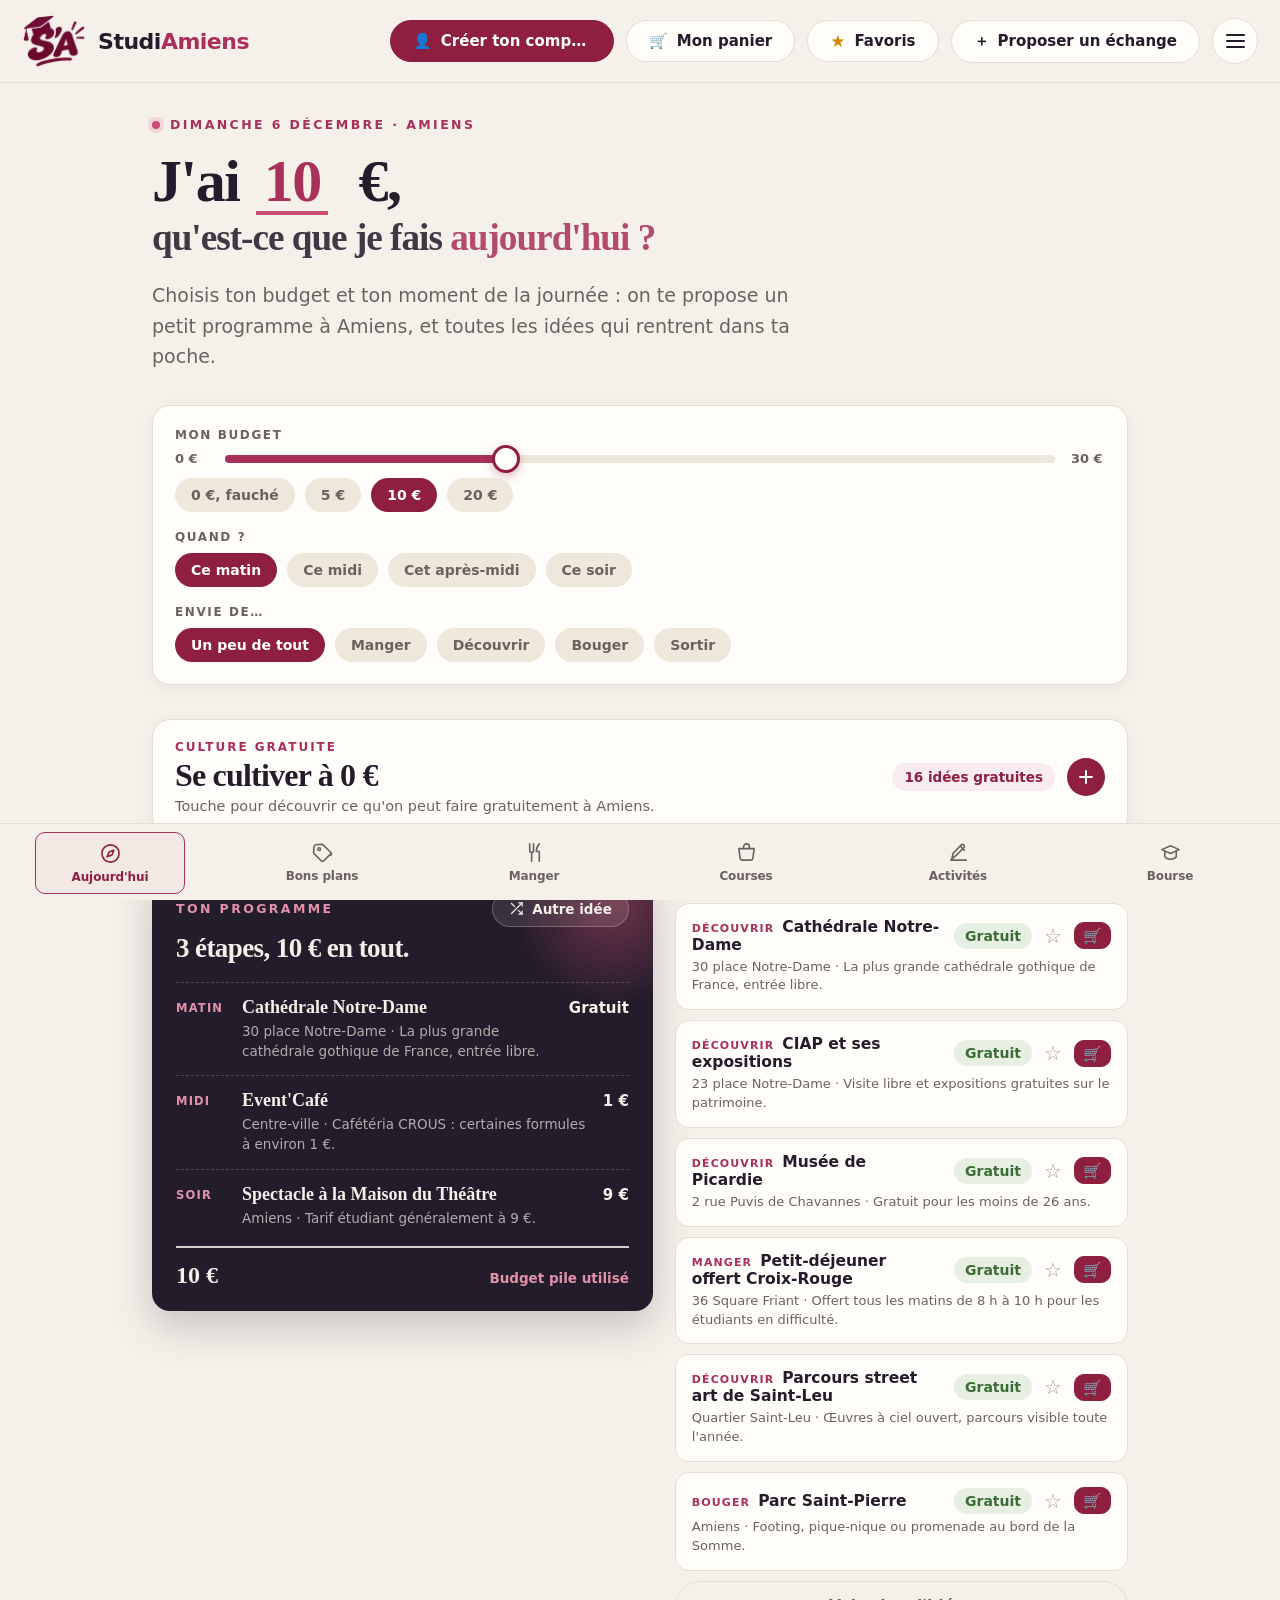
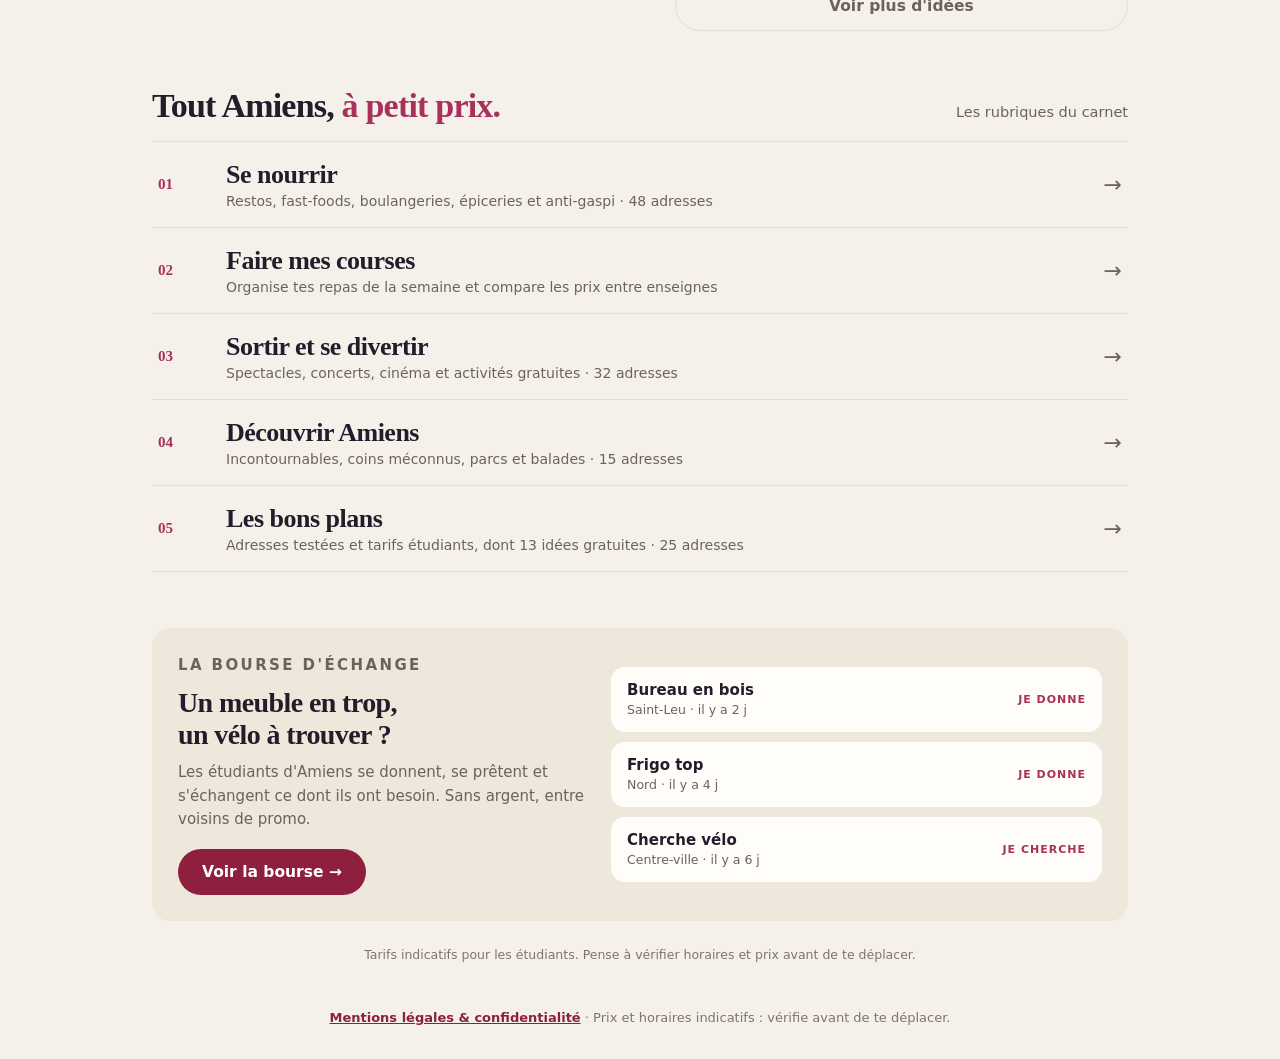
==== commit c95441da: "Add files via upload" ====
--- a/index.html
+++ b/index.html
@@ -8,20 +8,25 @@
 <meta property="og:type" content="website">
 <meta property="og:title" content="StudiAmiens — Bons plans étudiants à Amiens">
 <meta property="og:description" content="Manger, sortir, se cultiver et faire ses courses à petit prix à Amiens.">
-<link rel="icon" type="image/svg+xml" href="favicon.svg">
+<link rel="icon" type="image/png" sizes="64x64" href="favicon.png">
+<link rel="apple-touch-icon" href="apple-touch-icon.png">
+<link rel="manifest" href="manifest.webmanifest">
 <title>StudiAmiens — Le carnet partagé des étudiants amiénois</title>
 <link rel="stylesheet" href="style.css">
 </head>
 <body>
+<a class="skip" href="#contenu">Aller au contenu</a>
 
 <header>
   <div class="logo" data-go="aujourdhui" role="link" tabindex="0">
-    <div class="logo-badge">SA</div>
+    <img class="logo-img" src="logo.png" alt="Logo StudiAmiens" width="64" height="54">
     <div class="logo-word">Studi<span>Amiens</span></div>
   </div>
   <div class="header-actions">
-    <button class="btn-exchange btn-fav" data-go="favoris" aria-label="Mes favoris" id="btnFav"><span class="fav-star" aria-hidden="true">★</span><span class="fav-lbl">Favoris</span><span class="fav-count" id="favCount" hidden>0</span></button>
-    <button class="btn-exchange" data-action="openForm">＋ <span>Proposer un échange</span></button>
+    <button class="btn-exchange hbtn hbtn-compte" id="btnCompte" data-action="compte-open" aria-haspopup="dialog" aria-label="Créer ton compte étudiant"><span class="hico" aria-hidden="true">👤</span><span class="lbl lbl-full" id="compteLblFull">Créer ton compte étudiant</span><span class="lbl lbl-short" id="compteLblShort">Compte</span></button>
+    <button class="btn-exchange hbtn btn-pan" id="btnPanier" data-go="panier" aria-label="Mon panier"><span class="hico" aria-hidden="true">🛒</span><span class="lbl">Mon panier</span><span class="fav-count" id="panCount" hidden>0</span></button>
+    <button class="btn-exchange hbtn btn-fav" id="btnFav" data-go="favoris" aria-label="Mes favoris"><span class="hico fav-star" aria-hidden="true">★</span><span class="lbl">Favoris</span><span class="fav-count" id="favCount" hidden>0</span></button>
+    <button class="btn-exchange hbtn" data-action="openForm" aria-label="Proposer un échange"><span class="hico" aria-hidden="true">＋</span><span class="lbl">Proposer un échange</span></button>
     <button class="btn-burger" data-action="menu-open" aria-label="Menu"><span></span></button>
   </div>
 </header>
@@ -38,13 +43,16 @@
   <button class="link" data-go="activites">Activités</button>
   <button class="link" data-go="bourse">La bourse</button>
   <h3>Mon compte</h3>
+  <button class="link" data-action="compte-open" id="drawerCompte">Créer ton compte étudiant</button>
+  <button class="link" data-go="panier">Mon panier</button>
   <button class="link" data-go="favoris">Mes favoris</button>
   <button class="link" data-action="openForm">Déposer une annonce</button>
   <h3>À propos</h3>
+  <button class="link" data-action="partager">Partager StudiAmiens</button>
   <button class="link" data-action="about">Le projet</button>
 </aside>
 
-<main>
+<main id="contenu" tabindex="-1">
   <section class="page" id="page-aujourdhui">
     <p class="kicker today-date" id="todayDate">Aujourd'hui à Amiens</p>
     <h1 class="title">
@@ -158,6 +166,8 @@
         <input type="search" id="rechercheCourses" placeholder="Un resto, une rue, un type de cuisine…" aria-label="Rechercher un restaurant">
       </div>
       <div class="chips" id="chipsCourses"></div>
+      <div class="chips filtre-prix" id="prixCourses" role="group" aria-label="Filtrer par prix"></div>
+      <p class="hint" id="noteCourses" aria-live="polite"></p>
     </div>
     <div class="cards" id="grilleCourses"></div>
   </section>
@@ -193,6 +203,8 @@
         <input type="search" id="rechercheActivites" placeholder="Un théâtre, un cinéma, une sortie…" aria-label="Rechercher une activité">
       </div>
       <div class="chips" id="chipsActivites"></div>
+      <div class="chips filtre-prix" id="prixActivites" role="group" aria-label="Filtrer par prix"></div>
+      <p class="hint" id="noteActivites" aria-live="polite"></p>
     </div>
     <div class="cards" id="grilleActivites"></div>
   </section>
@@ -209,6 +221,15 @@
       </div>
     </div>
     <div class="cards" id="grilleBourse"></div>
+  </section>
+
+  <section class="page" id="page-panier">
+    <p class="kicker">Mon panier étudiant</p>
+    <h1 class="title" style="font-size:clamp(30px,5.5vw,46px);">Ton <em>panier.</em></h1>
+    <p class="intro" style="margin:16px 0 22px;">Garde ici les bons plans que tu veux faire, avec une estimation de ton budget.</p>
+    <div id="panierBanniere"></div>
+    <div id="panierResume"></div>
+    <div class="cards" id="grillePanier"></div>
   </section>
 
   <section class="page" id="page-favoris">
@@ -250,6 +271,10 @@
   </section>
 </main>
 
+<footer class="site-foot">
+  <p><a href="confidentialite.html">Mentions légales &amp; confidentialité</a> · Prix et horaires indicatifs : vérifie avant de te déplacer.</p>
+</footer>
+
 <nav class="tabs" aria-label="Navigation principale">
   <button class="tab" data-tab="aujourdhui" data-go="aujourdhui">
     <svg viewBox="0 0 24 24"><circle cx="12" cy="12" r="9"/><path d="M15.5 8.5l-2 5-5 2 2-5z"/></svg>
@@ -276,6 +301,15 @@
     <span>Bourse</span>
   </button>
 </nav>
+
+<dialog id="compte" aria-labelledby="compteTitre">
+  <div class="fiche-in compte-in">
+    <button class="fiche-close" data-action="compte-close" aria-label="Fermer">×</button>
+    <p class="kicker" id="compteKicker">Compte étudiant</p>
+    <h2 id="compteTitre"></h2>
+    <div id="compteCorps"></div>
+  </div>
+</dialog>
 
 <dialog id="fiche" aria-labelledby="ficheTitre">
   <div class="fiche-in">
--- a/style.css
+++ b/style.css
@@ -242,8 +242,8 @@
   .card.clickable{cursor:pointer;}
   .more{display:inline-block;margin-top:14px;background:none;border:none;padding:0;font-family:inherit;font-weight:700;font-size:14px;color:var(--bordeaux);cursor:pointer;}
   .more:hover{text-decoration:underline;}
-  dialog#fiche{border:none;border-radius:var(--rayon);padding:0;width:min(560px,calc(100vw - 28px));max-height:calc(100vh - 40px);background:var(--blanc);color:var(--encre);box-shadow:0 24px 70px rgba(35,28,43,.35);margin:auto;overflow:auto;}
-  dialog#fiche::backdrop{background:rgba(35,28,43,.5);}
+  dialog#fiche,dialog#compte{border:none;border-radius:var(--rayon);padding:0;width:min(560px,calc(100vw - 28px));max-height:calc(100vh - 40px);background:var(--blanc);color:var(--encre);box-shadow:0 24px 70px rgba(35,28,43,.35);margin:auto;overflow:auto;}
+  dialog#fiche::backdrop,dialog#compte::backdrop{background:rgba(35,28,43,.5);}
   .fiche-in{padding:28px 26px 24px;position:relative;}
   .fiche-in .kicker{margin-bottom:10px;padding-right:44px;}
   .fiche-in h2{font-family:Georgia,serif;font-size:clamp(24px,5vw,32px);letter-spacing:-.8px;line-height:1.12;margin-bottom:18px;padding-right:44px;}
@@ -267,11 +267,114 @@
     header{padding:12px 15px;}
     .logo-word{font-size:19px;}
     .logo-badge{width:44px;height:44px;font-size:17px;}
-    .btn-exchange span{display:none;}
-    .btn-exchange{padding:12px;border-radius:50%;width:46px;height:46px;justify-content:center;}
     main{padding:26px 15px 34px;}
     .panel{padding:16px;}
     .cards{grid-template-columns:1fr;}
     .tab span{font-size:10.5px;}
     .tab svg{width:21px;height:21px;}
   }
+
+/* ===== En-tête : compte, panier, favoris, échange ===== */
+.hbtn .lbl-short{display:none;}
+.hbtn-compte{background:var(--bordeaux);color:#fff;border-color:var(--bordeaux);}
+.hbtn-compte:hover{background:#7A1733;color:#fff;border-color:#7A1733;}
+.hbtn-compte.connecte{background:var(--blanc);color:var(--encre);border-color:var(--gris-clair);}
+.hbtn-compte.connecte:hover{color:var(--bordeaux);border-color:var(--bordeaux-clair);}
+.hbtn-compte .lbl{max-width:150px;overflow:hidden;text-overflow:ellipsis;white-space:nowrap;}
+.hbtn{position:relative;}
+.btn-pan .fav-count{display:flex;}
+.btn-pan .fav-count[hidden]{display:none;}
+@media(max-width:1260px){
+  .hbtn:not(.hbtn-compte){padding:0;border-radius:50%;width:46px;height:46px;justify-content:center;}
+  .hbtn:not(.hbtn-compte) .lbl{display:none;}
+  .hbtn-compte .lbl-full{display:none;}
+  .hbtn-compte .lbl-short{display:inline;}
+}
+@media(max-width:640px){
+  .logo-word{display:none;}
+  .header-actions{gap:8px;}
+  header{gap:8px;}
+  .hbtn-compte{padding:0;border-radius:50%;width:46px;height:46px;justify-content:center;}
+  .hbtn-compte .lbl{display:none;}
+  .hbtn[data-action="openForm"]{display:none;}
+}
+
+/* ===== Boutons panier sur les cartes ===== */
+.card-actions{display:flex;align-items:center;gap:10px;flex-wrap:wrap;margin-top:14px;}
+.card-actions .more{margin-top:0;}
+.pan-btn{border:1px solid var(--bordeaux);background:var(--bordeaux);border-radius:999px;padding:8px 16px;font-family:inherit;font-weight:700;font-size:13.5px;color:#fff;cursor:pointer;transition:.16s;}
+.pan-btn:hover{background:#7A1733;border-color:#7A1733;}
+.pan-btn.on{background:#F8ECF0;color:var(--bordeaux);border-color:var(--bordeaux);}
+.pan-btn.on:hover{background:#F1DCE4;}
+.idea .pan-ico{background:var(--bordeaux);border:1px solid var(--bordeaux);font-size:15px;line-height:1;cursor:pointer;padding:5px 8px;border-radius:10px;transition:.16s;}
+.idea .pan-ico:hover{background:#7A1733;}
+.idea .pan-ico.on{background:#F8ECF0;border-color:var(--bordeaux);}
+.btn-star.btn-pan{background:var(--bordeaux);color:#fff;border-color:var(--bordeaux);}
+.btn-star.btn-pan:hover{background:#7A1733;border-color:#7A1733;}
+.btn-star.btn-pan.on{background:#F8ECF0;color:var(--bordeaux);border-color:var(--bordeaux);}
+
+/* ===== Page panier ===== */
+.pan-banniere{display:flex;align-items:center;justify-content:space-between;gap:14px;flex-wrap:wrap;background:var(--creme-2);border-radius:var(--rayon);padding:16px 20px;margin-bottom:16px;font-size:15px;color:var(--encre);}
+.pan-banniere .btn-primary{margin:0;width:auto;padding:12px 22px;font-size:15px;}
+.pan-resume{display:flex;align-items:center;justify-content:space-between;gap:14px;flex-wrap:wrap;background:var(--blanc);border:1px solid var(--gris-clair);border-radius:var(--rayon);padding:18px 22px;}
+.pan-total strong{font-family:Georgia,serif;font-size:30px;letter-spacing:-.6px;display:block;line-height:1.1;}
+.pan-total span{color:var(--gris);font-size:14px;}
+.pan-actions{display:flex;gap:10px;flex-wrap:wrap;}
+.pan-actions .btn-ghost{padding:11px 20px;font-size:14.5px;}
+
+/* ===== Compte étudiant ===== */
+.compte-in .form-grid{margin-top:6px;}
+.compte-info{background:var(--creme);border-radius:12px;padding:12px 14px;font-size:13.5px;color:var(--gris);line-height:1.5;margin-bottom:16px;}
+.hint{font-size:12.5px;color:#7D7370;margin-top:6px;line-height:1.4;}
+.mdp-wrap{position:relative;}
+.mdp-wrap input{padding-right:96px;}
+.mdp-voir{position:absolute;right:8px;top:50%;transform:translateY(-50%);background:var(--creme-2);border:none;border-radius:999px;padding:7px 12px;font-family:inherit;font-weight:700;font-size:12.5px;color:var(--gris);cursor:pointer;}
+.mdp-voir:hover{color:var(--bordeaux);}
+.case{display:flex;gap:10px;align-items:flex-start;font-size:13.5px;line-height:1.5;color:var(--gris);cursor:pointer;}
+.case input{margin-top:3px;width:18px;height:18px;flex-shrink:0;accent-color:var(--bordeaux);}
+.form-err{min-height:1.5em;margin:14px 0 6px;font-size:14px;font-weight:700;color:var(--bordeaux);line-height:1.4;}
+.form-err.ok{color:#2F6B34;}
+.compte-in .btn-primary{margin:6px 0 0;}
+.compte-bas{margin-top:16px;text-align:center;font-size:14px;color:var(--gris);}
+.lien-btn{background:none;border:none;padding:0;font-family:inherit;font-weight:700;font-size:inherit;color:var(--bordeaux);cursor:pointer;text-decoration:underline;}
+.lien-danger{background:none;border:none;padding:0;font-family:inherit;font-weight:700;font-size:14px;color:var(--bordeaux);cursor:pointer;text-decoration:underline;}
+.profil{display:flex;align-items:center;gap:16px;margin-bottom:18px;}
+.avatar{width:58px;height:58px;border-radius:50%;background:linear-gradient(150deg,#A8305A,#7A1733);color:#fff;display:grid;place-items:center;font-family:Georgia,serif;font-size:26px;font-weight:700;flex-shrink:0;}
+.profil-nom{font-family:Georgia,serif;font-size:22px;font-weight:700;letter-spacing:-.4px;}
+.profil-mail{font-size:14px;color:var(--gris);word-break:break-all;}
+.tag-etu{display:inline-block;margin-left:6px;font-size:11.5px;font-weight:800;color:#2F6B34;background:#E7EFE3;border-radius:999px;padding:2px 9px;}
+.profil-actions{display:flex;align-items:center;justify-content:space-between;gap:14px;flex-wrap:wrap;margin-top:16px;}
+.profil-actions .btn-ghost{padding:12px 22px;font-size:14.5px;}
+.compte-confirm{background:#FBEFEF;border:1px solid #E7B9B9;border-radius:14px;padding:16px;margin-top:16px;font-size:14.5px;line-height:1.5;}
+.compte-confirm div{display:flex;gap:10px;margin-top:12px;flex-wrap:wrap;}
+.confirm-mail{text-align:center;padding:10px 0 4px;}
+.confirm-mail .big{font-size:44px;line-height:1;margin-bottom:10px;}
+
+/* ===== Menus et prix ===== */
+.menus{margin:12px 0 0;background:var(--creme);border-radius:12px;padding:10px 12px;}
+.menus-t{font-size:11.5px;letter-spacing:1.4px;text-transform:uppercase;font-weight:800;color:var(--bordeaux-clair);margin-bottom:4px;}
+.menus ul{list-style:none;margin:0;padding:0;}
+.menus li{display:flex;justify-content:space-between;align-items:flex-start;gap:12px;padding:7px 0;border-top:1px dashed var(--gris-clair);font-size:13.5px;line-height:1.4;}
+.menus li:first-child{border-top:none;}
+.menus li b{white-space:nowrap;color:var(--bordeaux);font-weight:800;}
+.menus-vide{margin-top:10px;font-size:12.5px;color:#7D7370;font-style:italic;}
+.fiche-in .menus{margin:0 0 14px;padding:14px 18px;}
+
+/* ===== Logo ===== */
+.logo-img{display:block;height:54px;width:auto;flex-shrink:0;}
+@media(max-width:640px){.logo-img{height:46px;}}
+
+/* ===== Accessibilité : lien d'évitement ===== */
+.skip{position:absolute;left:-999px;top:8px;z-index:100;background:var(--bordeaux);color:#fff;font-weight:700;text-decoration:none;padding:12px 20px;border-radius:999px;}
+.skip:focus{left:12px;}
+main:focus{outline:none;}
+
+/* ===== Filtre par prix ===== */
+.filtre-prix{margin-top:12px;padding-top:12px;border-top:1px dashed var(--gris-clair);}
+.panel .hint{margin-top:8px;min-height:0;}
+.panel .hint:empty{display:none;}
+
+/* ===== Pied de page ===== */
+.site-foot{max-width:1020px;width:100%;margin:0 auto;padding:6px 22px 30px;text-align:center;font-size:13px;color:#7D7370;line-height:1.6;}
+.site-foot a{color:var(--bordeaux);font-weight:700;}
+
